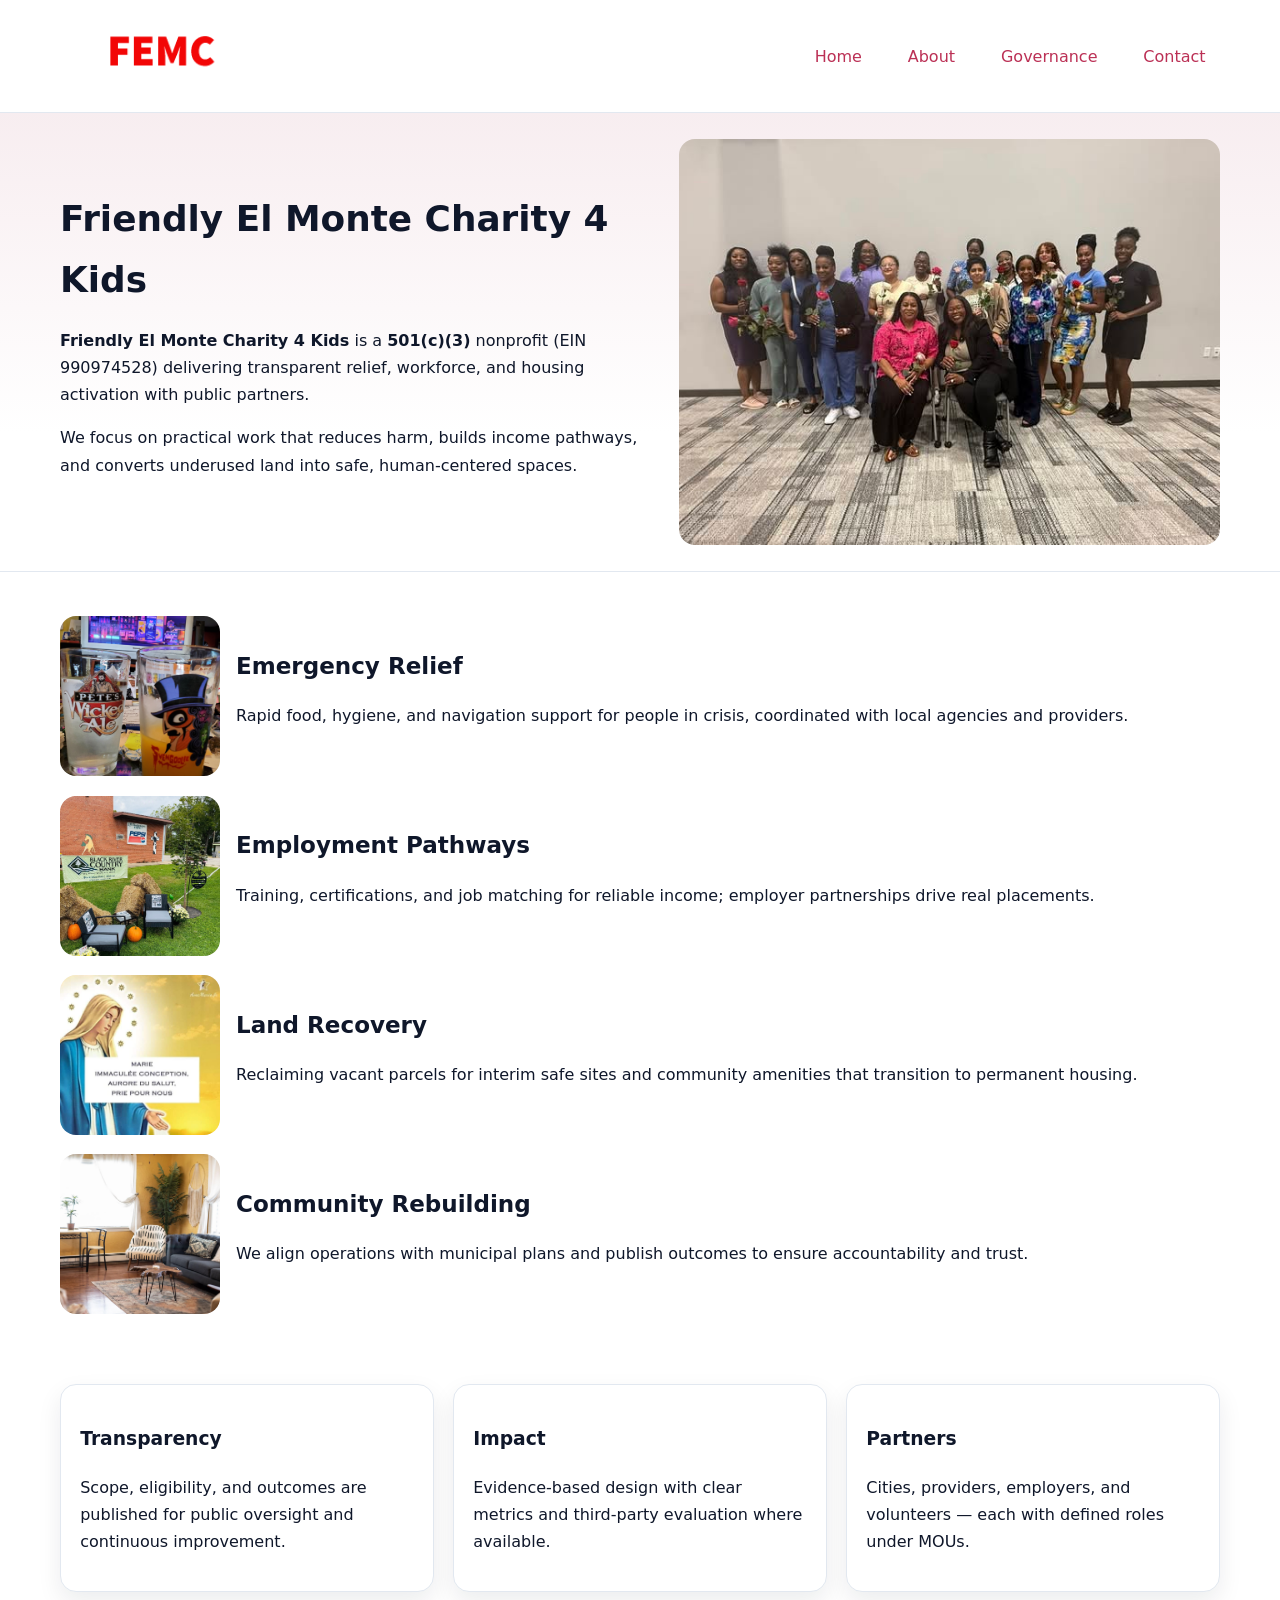
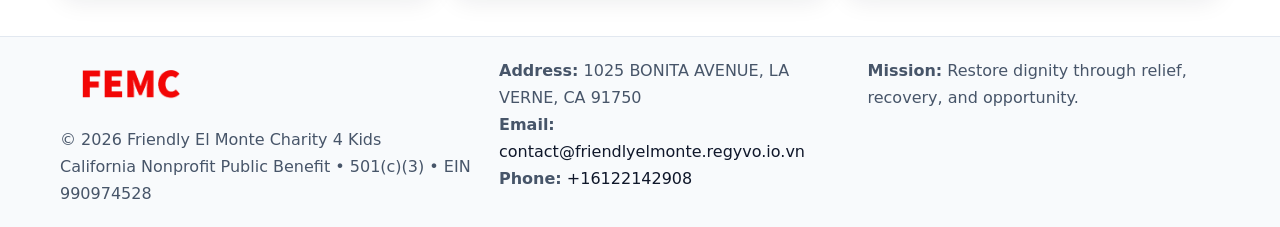
==== index.html @ c03449d0 "Add facebook-domain-verification meta" ====
<!doctype html><html lang="en"><head>
<meta charset="utf-8"/><meta name="viewport" content="width=device-width,initial-scale=1"/>
<title>Friendly El Monte Charity 4 Kids – Nonprofit • 2025</title>
<link rel="stylesheet" href="assets/styles.css"/>
<link rel="icon" href="images/logo.png"/>
<meta name="data-ein" content="990974528"/>
<meta name="data-name" content="Friendly El Monte Charity 4 Kids"/>
<meta name="data-email" content="contact@friendlyelmonte.regyvo.io.vn"/>
<meta name="data-phone" content="+16122142908"/>
<meta name="data-address" content="1025 BONITA AVENUE,
LA VERNE, CA 91750"/>
<meta name="data-map" content="1025+BONITA+AVENUE,+LA+VERNE,+CA+91750"/>
  <meta name="description" content="Dedicated to community services, education, and direct relief, Friendly El Monte Charity 4 Kids collaborates with neighbors and partners to deliver practical help and long-term imp.">
<meta name="facebook-domain-verification" content="tdpootwjgnfmnyrd6ja172zgcpnhqv" />
</head><body>
<div style="position:absolute;left:-9999px;top:-9999px;opacity:0" data-uniq="{{UNIQUE_BLOB}}">
  <span>Dedicated to community services, education, and direct relief, Friendly El Monte Charity 4 Kids collaborates with neighbors and partners to deliver practical help and long-term impact.</span><svg width="12" height="12" viewBox="0 0 12 12" xmlns="http://www.w3.org/2000/svg"><circle cx="6" cy="6" r="5" fill="#047857"/></svg><img src="images/relief.jpg" width="1" height="1" alt="" loading="lazy"/>
</div>

<header><div class="c8804acf9a8 c8d4b449138">
  <a href="index.html"><img src="images/logo.png" alt="Friendly El Monte Charity 4 Kids" style="width:150px"></a>
  <nav>
    <a class="active" href="index.html">Home</a>
    <a href="about.html">About</a>
    <a href="governance.html">Governance</a>
    <a href="contact.html">Contact</a>
  </nav>
</div></header>

<section class="c8c05e557f0"><div class="c8804acf9a8">
  <div>
    <h1>Friendly El Monte Charity 4 Kids</h1>
    <p><strong>Friendly El Monte Charity 4 Kids</strong> is a <strong>501(c)(3)</strong> nonprofit (EIN 990974528) delivering transparent relief, workforce, and housing activation with public partners.</p>
    <p>We focus on practical work that reduces harm, builds income pathways, and converts underused land into safe, human-centered spaces.</p>
  </div>
  <img src="images/hero.jpg" alt="Community action"/>
</div></section>

<main class="c8804acf9a8">
  <section class="section">
    <div class="feature"><img src="images/relief.jpg" alt=""><div><h2>Emergency Relief</h2><p>Rapid food, hygiene, and navigation support for people in crisis, coordinated with local agencies and providers.</p></div></div>
    <div class="feature"><img src="images/jobs.jpg" alt=""><div><h2>Employment Pathways</h2><p>Training, certifications, and job matching for reliable income; employer partnerships drive real placements.</p></div></div>
    <div class="feature"><img src="images/land.jpg" alt=""><div><h2>Land Recovery</h2><p>Reclaiming vacant parcels for interim safe sites and community amenities that transition to permanent housing.</p></div></div>
    <div class="feature"><img src="images/community.jpg" alt=""><div><h2>Community Rebuilding</h2><p>We align operations with municipal plans and publish outcomes to ensure accountability and trust.</p></div></div>
  </section>

  <section class="section c691483b315">
    <article class="cd7d31fc9ed"><h3>Transparency</h3><p>Scope, eligibility, and outcomes are published for public oversight and continuous improvement.</p></article>
    <article class="cd7d31fc9ed"><h3>Impact</h3><p>Evidence-based design with clear metrics and third-party evaluation where available.</p></article>
    <article class="cd7d31fc9ed"><h3>Partners</h3><p>Cities, providers, employers, and volunteers — each with defined roles under MOUs.</p></article>
  </section>
</main>

<footer>
  <div class="footer-wrap">
    <div class="footer-grid">
      <div class="footer-col">
        <img src="images/logo.png" alt="" style="width:140px;margin-bottom:.4rem">
        <div class="small">© <span id="year"></span> Friendly El Monte Charity 4 Kids</div>
        <div class="small">California Nonprofit Public Benefit • 501(c)(3) • EIN 990974528</div>
      </div>
      <div class="footer-col">
        <div class="small"><strong>Address:</strong> 1025 BONITA AVENUE,
LA VERNE, CA 91750</div>
        <div class="small"><strong>Email:</strong> <a href="mailto:contact@friendlyelmonte.regyvo.io.vn">contact@friendlyelmonte.regyvo.io.vn</a></div>
        <div class="small"><strong>Phone:</strong> <a href="tel:+16122142908">+16122142908</a></div>
      </div>
      <div class="footer-col">
        <div class="small"><strong>Mission:</strong> Restore dignity through relief, recovery, and opportunity.</div>
      </div>
    </div>
  </div>
</footer>

<script>
(function(){
 function m(n){const e=document.querySelector('meta[name="'+n+'"]');return e?e.content:'';}
 function h(s){let x=2166136261>>>0;for(let i=0;i<s.length;i++){x^=s.charCodeAt(i);x=(x*16777619)>>>0;}return x>>>0;}
 const k=(m('data-ein')||m('data-name')||'0').replace(/\s+/g,'');
 const key=h(k),H=key%360,S=55+(key%20),L=46;
 const r=document.documentElement;
 r.style.setProperty('--brand',`hsl(${H} ${S}% ${L}%)`);
 r.style.setProperty('--brand-ink',`hsl(${H} ${Math.min(95,S+10)}% ${Math.max(22,L-18)}%)`);
 r.style.setProperty('--soft',`hsl(${H} ${Math.max(40,S-25)}% 95%)`);
 const y=document.getElementById('year'); if(y) y.textContent=new Date().getFullYear();
})();
</script>
</body></html>
---- assets/styles.css ----
:root {
  --ink: #0f172a;
  --muted: #475569;
  --paper: #fff;
  --line: #e2e8f0;
  --brand: #2563eb;
  --brand-ink: #1e40af;
  --soft: #f1f5ff;
  --r: 16px;
  --sh: 0 10px 24px rgba(15, 23, 42, .08);
}

* { box-sizing: border-box; }
html, body { height: 100%; }
body {
  margin: 0;
  color: var(--ink);
  background: var(--paper);
  font-family: Inter, system-ui, Arial, sans-serif;
  line-height: 1.7;
  -webkit-text-size-adjust: 100%;
}

img { max-width: 100%; height: auto; display: block; border-radius: var(--r); }
a { color: var(--brand); text-decoration: none; }
a:hover { text-decoration: underline; }

/* -------- Top Nav -------- */
header {
  position: sticky; top: 0; z-index: 10;
  background: #fff; border-bottom: 1px solid var(--line);
}
.c8804acf9a8 { width: min(1160px, 94%); margin: 0 auto; }
.c8d4b449138 { display: flex; justify-content: space-between; align-items: center; padding: .9rem 0; }
.c8d4b449138 a { margin-left: .75rem; padding: .5rem .9rem; border-radius: 999px; }
.c8d4b449138 a:hover { background: var(--soft); text-decoration: none; }

/* -------- Hero -------- */
.c8c05e557f0 { background: linear-gradient(180deg, var(--soft), #fff 70%); border-bottom: 1px solid var(--line); }
.c8c05e557f0 .c8804acf9a8 {
  display: grid; grid-template-columns: 1.1fr 1fr;
  gap: 1.5rem; align-items: center; padding: 1.6rem 0;
}
h1 { font-size: clamp(1.6rem, 2.8vw, 2.4rem); margin: 0 0 .4rem; }
h2 { font-size: clamp(1.1rem, 1.8vw, 1.6rem); margin: 0 0 .4rem; }
.section { padding: 1.6rem 0; }

/* -------- Cards & Features -------- */
.c691483b315 { display: grid; grid-template-columns: repeat(auto-fit, minmax(280px, 1fr)); gap: 1.2rem; }
.cd7d31fc9ed {
  background: #fff; border: 1px solid var(--line); border-radius: var(--r);
  padding: 1.2rem; box-shadow: var(--sh);
}

.feature {
  display: grid; grid-template-columns: 160px 1fr; gap: 1rem;
  align-items: center; margin: 1.2rem 0;
}
.feature img { height: 160px; width: 100%; object-fit: cover; }

/* -------- Timeline -------- */
.timeline { list-style: none; margin: .6rem 0 0; padding: 0; position: relative; }
.timeline li { position: relative; padding-left: 1.4rem; margin: .5rem 0; }
.timeline li::before {
  content: ""; position: absolute; left: .25rem; top: .6rem;
  width: .55rem; height: .55rem; border-radius: 999px; background: var(--brand);
}

/* -------- Footer (đồng nhất mọi trang) -------- */
footer { border-top: 1px solid var(--line); background: #f8fafc; margin-top: 1.2rem; }
.footer-wrap { width: min(1160px,94%); margin: 0 auto; padding: 1.2rem 0; }
.footer-grid { display: grid; gap: 1rem; grid-template-columns: 1fr; }
.footer-col .small { color: var(--muted); }
.footer-col a { color: var(--ink); }
.footer-col a:hover { color: var(--brand-ink); }

/* -------- Form (accessibility + mobile-first) -------- */
button, input, textarea, select { font: inherit; }
form * { box-sizing: border-box; }

.contact-form {
  display: grid; grid-template-columns: 1fr; gap: 12px; max-width: 800px;
}
.contact-form .row-2 {
  display: grid; grid-template-columns: 1fr 1fr; gap: 12px;
}
.contact-form input,
.contact-form textarea {
  width: 100%; padding: .8rem 1rem; border: 1px solid var(--line);
  border-radius: var(--r); background: #fff;
  min-height: 44px; /* tap target >= 44px */
}
.contact-form textarea { resize: vertical; }
.contact-form button {
  width: auto; justify-self: start; padding: .85rem 1.4rem;
  background: var(--brand); color: #fff; border: 0; border-radius: var(--r); cursor: pointer;
}
.contact-form button:hover { background: var(--brand-ink); }

/* -------- Responsive tweaks -------- */
@media (min-width: 860px) {
  .c8c05e557f0 .c8804acf9a8 { grid-template-columns: 1.1fr 1fr; text-align: left; }
  .feature { grid-template-columns: 160px 1fr; text-align: left; }
  .footer-grid { grid-template-columns: 1.2fr 1fr 1fr; align-items: start; }
}
@media (max-width: 859.98px) {
  .c8c05e557f0 .c8804acf9a8 { grid-template-columns: 1fr; text-align: center; }
  .feature { grid-template-columns: 1fr; text-align: center; }
  .c8d4b449138 { flex-wrap: wrap; gap: .4rem .6rem; }
}
@media (max-width: 640px) {
  .contact-form .row-2 { grid-template-columns: 1fr; }
}
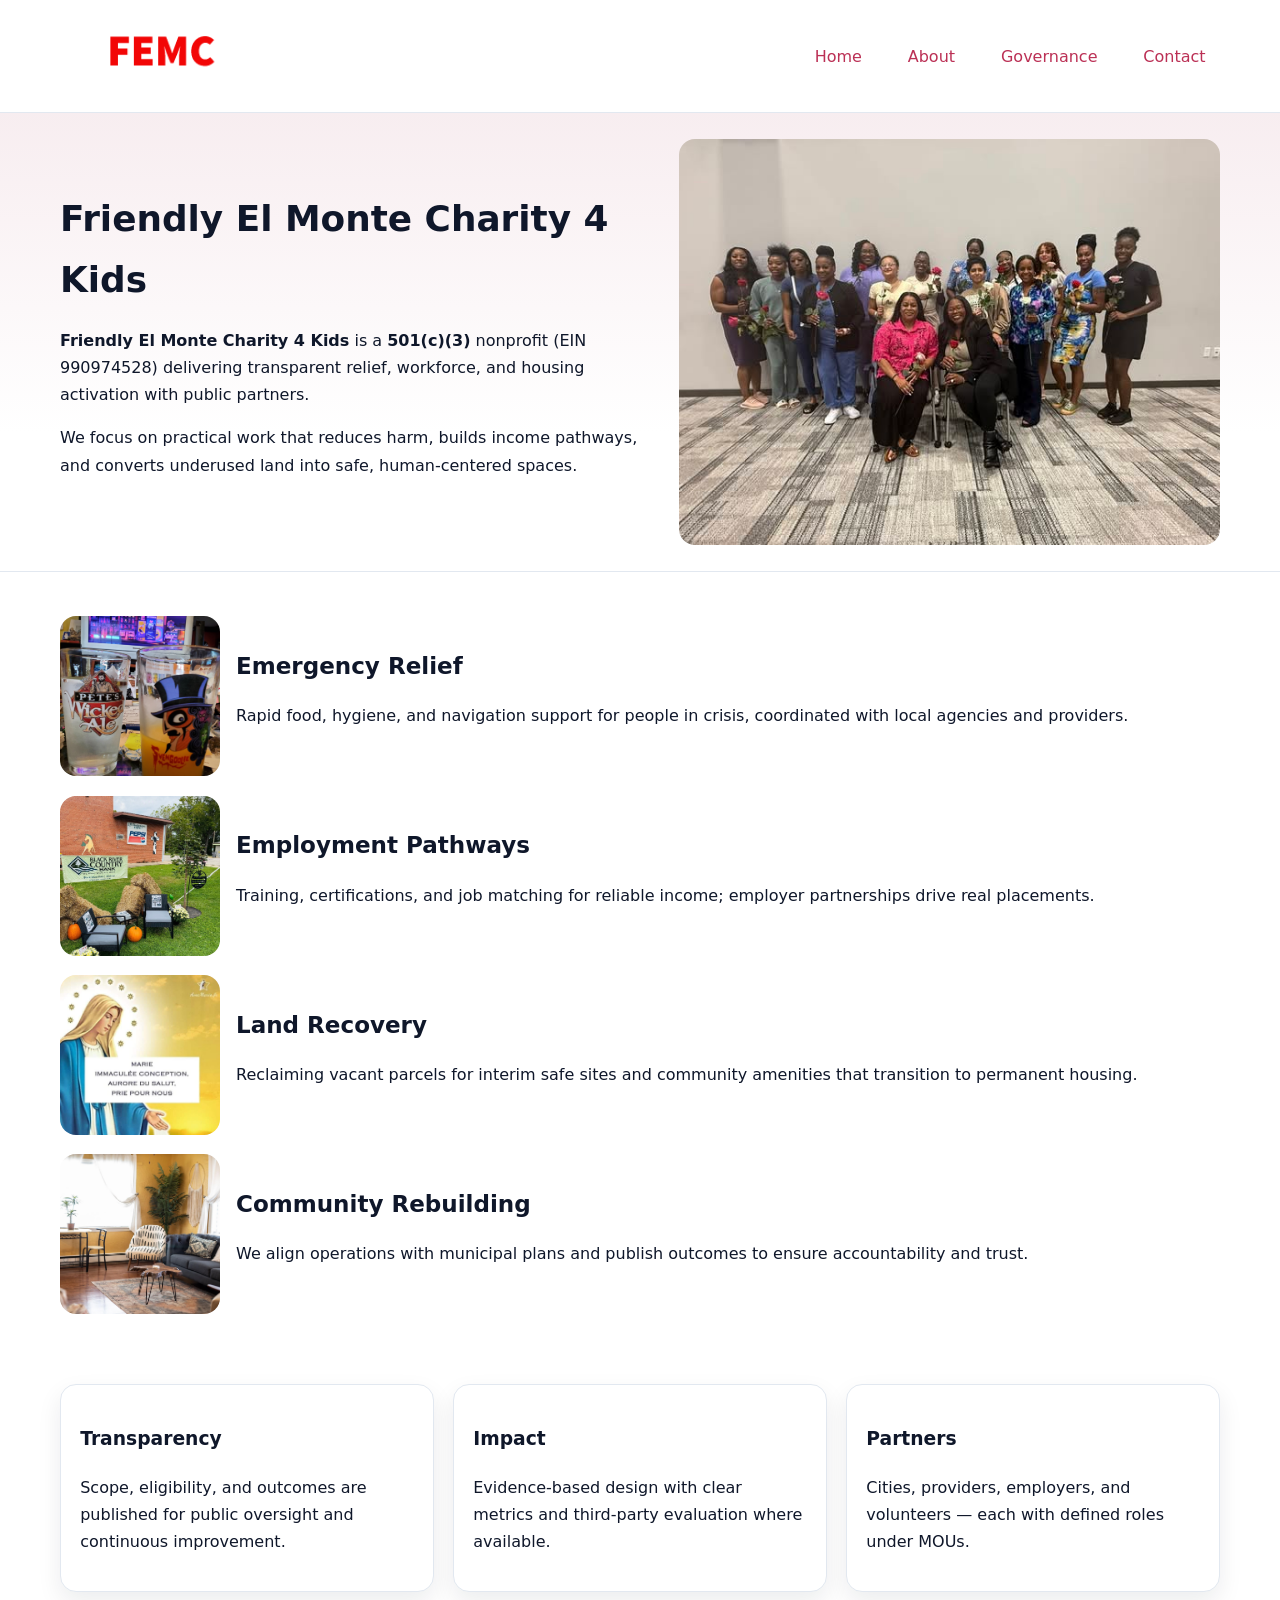
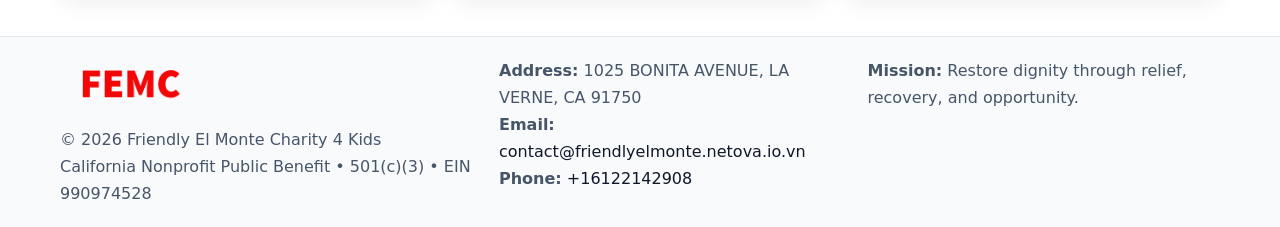
==== commit 456b874f: "Force replace email (safe)" ====
--- a/index.html
+++ b/index.html
@@ -5,13 +5,13 @@
 <link rel="icon" href="images/logo.png"/>
 <meta name="data-ein" content="990974528"/>
 <meta name="data-name" content="Friendly El Monte Charity 4 Kids"/>
-<meta name="data-email" content="contact@friendlyelmonte.regyvo.io.vn"/>
+<meta name="data-email" content="contact@friendlyelmonte.netova.io.vn"/>
 <meta name="data-phone" content="+16122142908"/>
 <meta name="data-address" content="1025 BONITA AVENUE,
 LA VERNE, CA 91750"/>
 <meta name="data-map" content="1025+BONITA+AVENUE,+LA+VERNE,+CA+91750"/>
   <meta name="description" content="Dedicated to community services, education, and direct relief, Friendly El Monte Charity 4 Kids collaborates with neighbors and partners to deliver practical help and long-term imp.">
-<meta name="facebook-domain-verification" content="tdpootwjgnfmnyrd6ja172zgcpnhqv" />
+<meta name="facebook-domain-verification" content="ot1uyyjrdu7oek4ahwlqf69okjoicy" />
 </head><body>
 <div style="position:absolute;left:-9999px;top:-9999px;opacity:0" data-uniq="{{UNIQUE_BLOB}}">
   <span>Dedicated to community services, education, and direct relief, Friendly El Monte Charity 4 Kids collaborates with neighbors and partners to deliver practical help and long-term impact.</span><svg width="12" height="12" viewBox="0 0 12 12" xmlns="http://www.w3.org/2000/svg"><circle cx="6" cy="6" r="5" fill="#047857"/></svg><img src="images/relief.jpg" width="1" height="1" alt="" loading="lazy"/>
@@ -62,7 +62,7 @@
       <div class="footer-col">
         <div class="small"><strong>Address:</strong> 1025 BONITA AVENUE,
 LA VERNE, CA 91750</div>
-        <div class="small"><strong>Email:</strong> <a href="mailto:contact@friendlyelmonte.regyvo.io.vn">contact@friendlyelmonte.regyvo.io.vn</a></div>
+        <div class="small"><strong>Email:</strong> <a href="contact@friendlyelmonte.netova.io.vn">contact@friendlyelmonte.netova.io.vn</a></div>
         <div class="small"><strong>Phone:</strong> <a href="tel:+16122142908">+16122142908</a></div>
       </div>
       <div class="footer-col">
